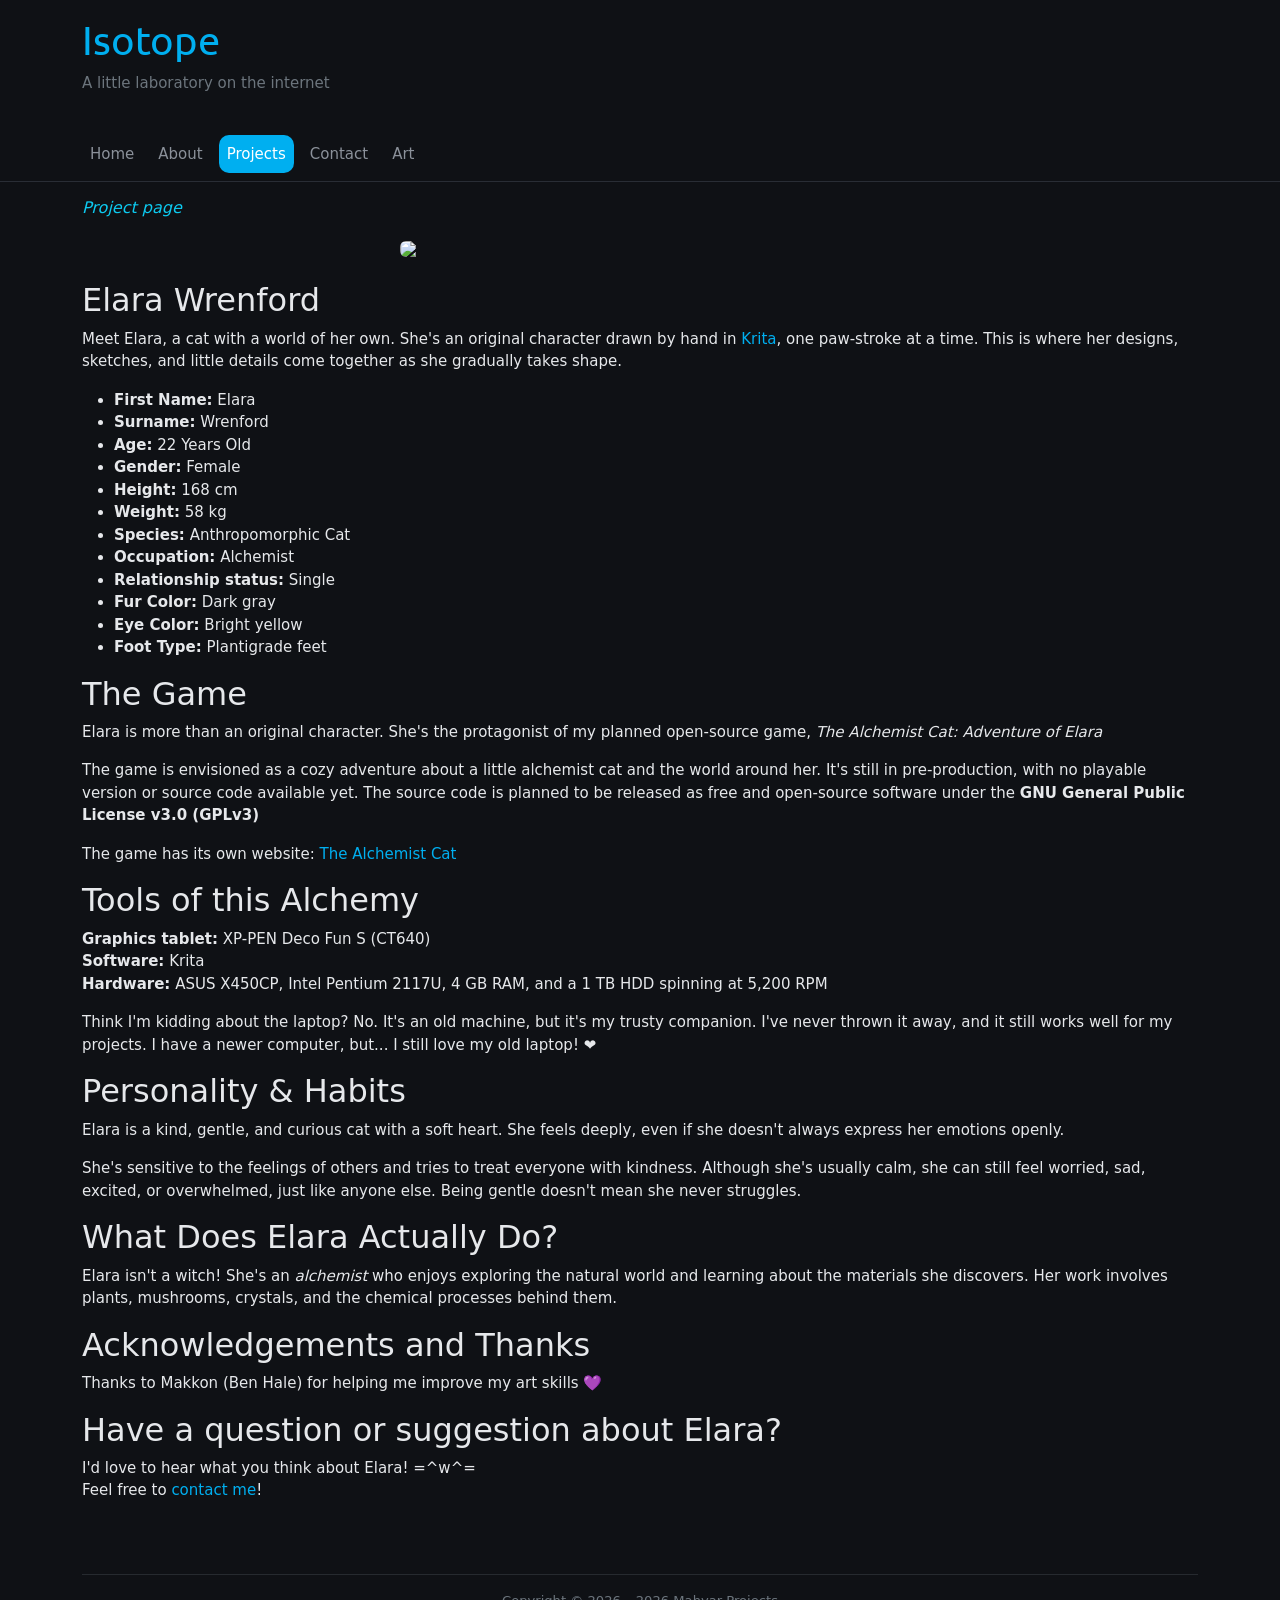
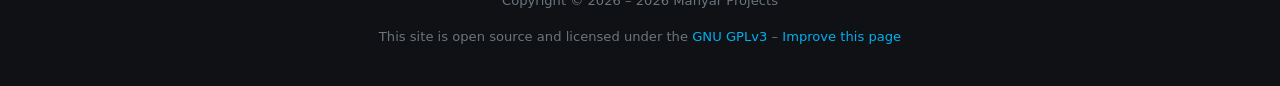
==== pages/001-elara.html @ 28af1116 "Rename 001-elara.html to pages/001-elara.html" ====
<!doctype html>
<html lang="en">
    <head>
        <meta charset="UTF-8" />
        <meta name="viewport" content="width=device-width,initial-scale=1" />

        <!-- My analytics system! =^.^= -->
        <script data-goatcounter="https://mahyar132.goatcounter.com/count" async src="//gc.zgo.at/count.js"></script>

        <!-- The CSS Mafia -->
        <link rel="stylesheet" href="../css/bootstrap.css" />
        <link rel="stylesheet" href="../css/custom.css" />
        <link rel="stylesheet" href="../css/pics.custom.css" />

        <title>Projects - Elara</title>
    </head>

    <body>
        <header class="container py-3">
            <h1 class="Ubuntu logo">Isotope</h1>
            <p class="text-secondary">A little laboratory on the internet</p>
        </header>

        <nav class="navbar navbar-expand navbar-dark bg-dark sticky-top border-bottom custom-navbar">
            <div class="container">
                <ul class="navbar-nav nav-pills flex-row flex-nowrap gap-2 overflow-auto">
                    <li class="nav-item">
                        <a class="nav-link" href="https://mahyar132.github.io/">Home</a>
                    </li>
                    <li class="nav-item">
                        <a class="nav-link" href="https://mahyar132.github.io/about/">About</a>
                    </li>
                    <li class="nav-item">
                        <a class="nav-link active" href="https://mahyar132.github.io/projects/">Projects</a>
                    </li>
                    <li class="nav-item">
                        <a class="nav-link" href="https://mahyar132.github.io/contact/">Contact</a>
                    </li>
                    <li class="nav-item">
                        <a class="nav-link" href="https://mahyar132.github.io/art/">Art</a>
                    </li>
                </ul>
            </div>
        </nav>

        <main class="container py-3">
            <h6 class="text-info mb-4"><em>Project page</em></h6>

            <!-- My girl, Elara! =^w^= -->
            <a href="../images/Elara_2026-10-20-2.png">
                <img src="../images/Elara_2026-10-20-2.png" class="rounded" />
            </a>

            <h2>Elara Wrenford</h2>

            <p>
                Meet Elara, a cat with a world of her own. She's an original character drawn by hand in
                <a href="https://krita.org/en/">Krita</a>, one paw-stroke at a time. This is where her designs,
                sketches, and little details come together as she gradually takes shape.
            </p>

            <ul>
                <li><strong>First Name:</strong> Elara</li>
                <li><strong>Surname:</strong> Wrenford</li>
                <li><strong>Age:</strong> 22 Years Old</li>
                <li><strong>Gender:</strong> Female</li>
                <li><strong>Height:</strong> 168 cm</li>
                <li><strong>Weight:</strong> 58 kg</li>
                <li><strong>Species:</strong> Anthropomorphic Cat</li>
                <li><strong>Occupation:</strong> Alchemist</li>
                <li><strong>Relationship status:</strong> Single</li>
                <li><strong>Fur Color:</strong> Dark gray</li>
                <li><strong>Eye Color:</strong> Bright yellow</li>
                <li><strong>Foot Type:</strong> Plantigrade feet</li>
            </ul>

            <h2>The Game</h2>

            <p>
                Elara is more than an original character. She's the protagonist of my planned open-source game,
                <em>The Alchemist Cat: Adventure of Elara</em>
            </p>

            <p>
                The game is envisioned as a cozy adventure about a little alchemist cat and the world around her. It's
                still in pre-production, with no playable version or source code available yet. The source code is
                planned to be released as free and open-source software under the
                <strong>GNU General Public License v3.0 (GPLv3)</strong>
            </p>

            <p>The game has its own website: <a href="https://alchemistcat.github.io/">The Alchemist Cat</a></p>

            <h2>Tools of this Alchemy</h2>

            <p>
                <strong>Graphics tablet:</strong> XP-PEN Deco Fun S (CT640)<br />
                <strong>Software:</strong> Krita<br />
                <strong>Hardware:</strong> ASUS X450CP, Intel Pentium 2117U, 4 GB RAM, and a 1 TB HDD spinning at 5,200
                RPM
            </p>

            <p>
                Think I'm kidding about the laptop? No. It's an old machine, but it's my trusty companion. I've never
                thrown it away, and it still works well for my projects. I have a newer computer, but... I still love my
                old laptop! ❤️
            </p>

            <h2>Personality & Habits</h2>

            <p>
                Elara is a kind, gentle, and curious cat with a soft heart. She feels deeply, even if she doesn't always
                express her emotions openly.
            </p>

            <p>
                She's sensitive to the feelings of others and tries to treat everyone with kindness. Although she's
                usually calm, she can still feel worried, sad, excited, or overwhelmed, just like anyone else. Being
                gentle doesn't mean she never struggles.
            </p>

            <h2>What Does Elara Actually Do?</h2>

            <p>
                Elara isn't a witch! She's an
                <em>alchemist</em> who enjoys exploring the natural world and learning about the materials she
                discovers. Her work involves plants, mushrooms, crystals, and the chemical processes behind them.
            </p>

            <h2>Acknowledgements and Thanks</h2>

            <p>Thanks to Makkon (Ben Hale) for helping me improve my art skills 💜</p>
			
            <h2>Have a question or suggestion about Elara?</h2>

            <p>
                I'd love to hear what you think about Elara! =^w^=<br />
                Feel free to <a href="/contact/">contact me</a>!
            </p>
        </main>

        <footer class="container text-center py-4 text-secondary small">
            <hr />

            <!-- A little JavaScript trick to keep the copyright year up to date -->
            <p>
                Copyright © 2026 –
                <script>
                    document.write(new Date().getFullYear());
                </script>
                Mahyar Projects
            </p>

            <p>
                This site is open source and licensed under the
                <a href="https://www.gnu.org/licenses/gpl-3.0.html">GNU GPLv3</a> –
                <a href="https://github.com/Mahyar132/projects/pages">Improve this page</a><br />
            </p>
        </footer>
    </body>
</html>
---- css/custom.css ----
/* Mahyar's simple custom css =^.^= */

:root {
    --bg: #0f1115;
    --text: #e6e8eb;
    --dim: #8b919a;
    --accent: #00aff0;
    --line: #292d35;

    --mono: Consolas, "Courier New", monospace;
    --times: "Times New Roman", Times, serif;

    --font-size: 15px;
    --font-small: 12px;

    --content-width: 1000px;
    --page-padding: 24px;
}

@font-face {
    font-family: "Ubuntu";
    src: url("../font/Ubuntu-Regular.ttf") format("truetype");
    font-weight: 400;
    font-style: normal;
    font-display: swap;
}

.Ubuntu {
    font-family: "Ubuntu", sans-serif;
}

* {
    box-sizing: border-box;
}

body {
    margin: 0;
    background-color: var(--bg);
    color: var(--text);
    font-size: var(--font-size);
    line-height: 1.5;
}

header,
main,
footer {
    max-width: var(--content-width);
    margin-inline: auto;
}

.logo {
    color: var(--accent);
    font-family: "Ubuntu", sans-serif;
}

.tagline {
    color: var(--dim);
}

.custom-border {
    border: 1px solid var(--line);
}

.custom-navbar {
    background-color: var(--bg) !important;
    color: var(--text);
    border-color: var(--line) !important;
}

a:not(.custom-navbar a),
a:not(.custom-navbar a):visited {
    color: var(--accent);
    text-decoration: none;
}

.label {
    color: var(--dim);
    font: 19px var(--times);
}

footer {
    padding: 32px var(--page-padding) 48px;
    color: var(--dim);
    font-size: var(--font-small);
    line-height: 1.5;
}

footer p,
footer a {
    font-size: inherit;
}

@media (max-width: 480px) {
    footer {
        padding-top: 26px;
        padding-bottom: 32px;
    }

    .label {
        font-size: 17px;
    }
}

nav ul::-webkit-scrollbar {
    display: none;
}

nav a {
    display: block;
    border-radius: 10px;
    white-space: nowrap;
}

nav a.active {
    background: var(--accent);
    border-color: var(--accent);
    color: #fff;
}

nav a.active:visited {
    color: #fff;
}

nav ul::-webkit-scrollbar {
    display: none;
}

.nav-pills .nav-link {
    display: block;
    color: var(--dim);
    border-radius: 10px;
    white-space: nowrap;
}

.nav-pills .nav-link:hover {
    color: var(--text);
    background-color: var(--line);
}

.nav-pills .nav-link.active,
.nav-pills .show > .nav-link {
    color: #fff;
    background-color: var(--accent);
    border-color: var(--accent);
}
---- css/pics.custom.css ----
main img {
    display: block;
    width: 100%;
    max-width: 500px;
    height: auto;
    margin: 1.5rem auto;
    object-fit: contain;
}

main > a > img {
    display: block;
    width: 100%;
    max-width: 480px;
    height: auto;
    margin-bottom: 1.5rem;
}
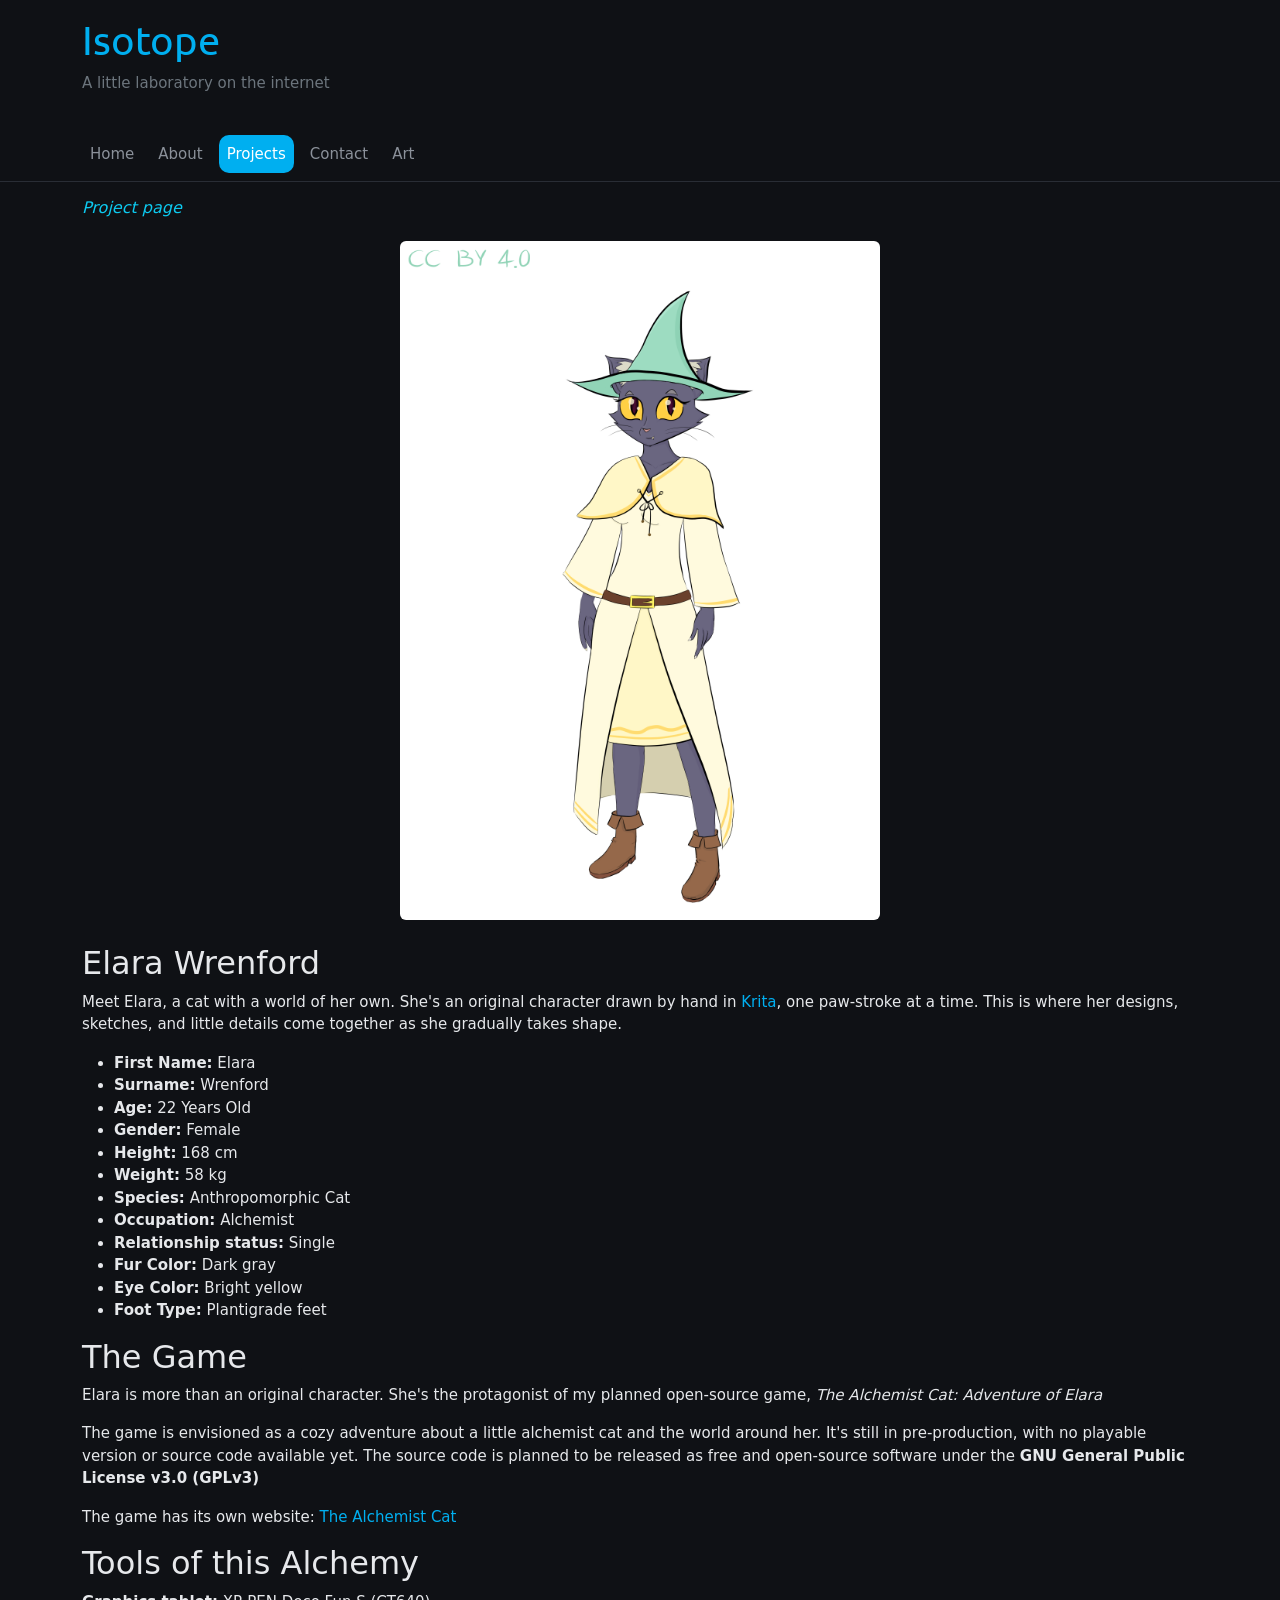
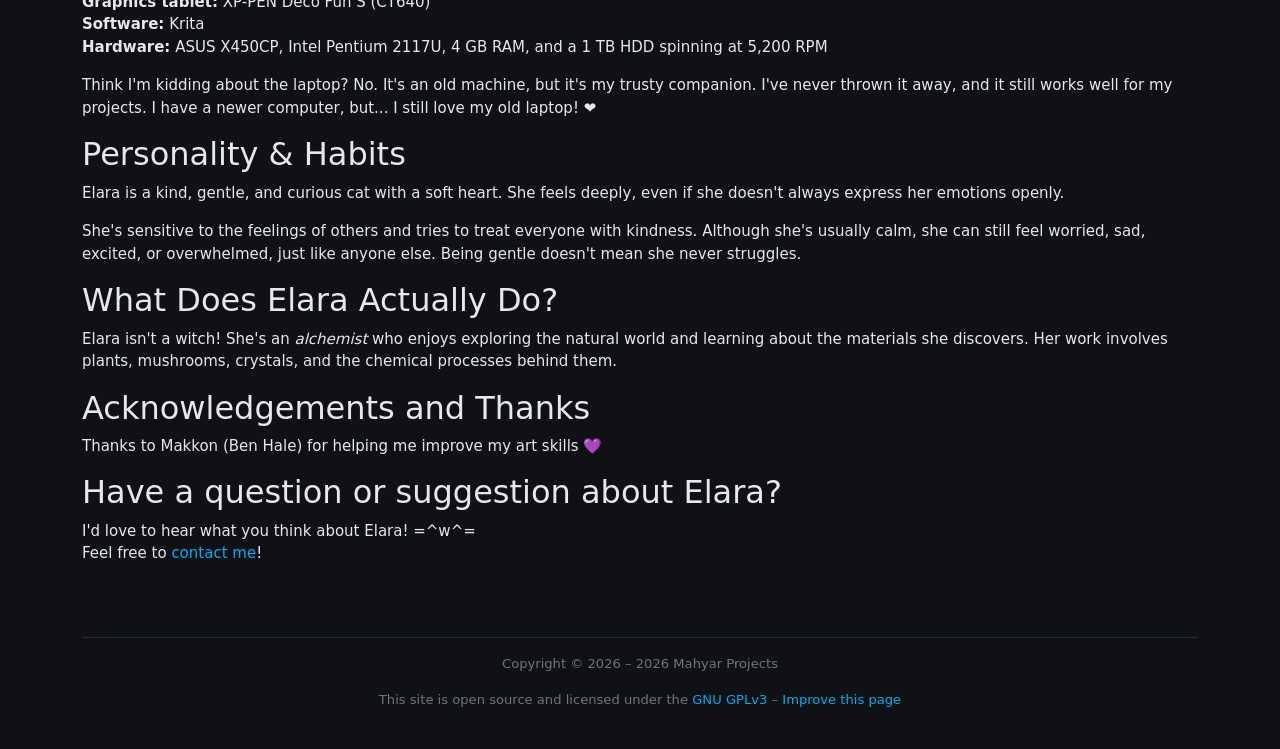
==== commit 1d24047f: "Update 001-elara.html" ====
--- a/pages/001-elara.html
+++ b/pages/001-elara.html
@@ -47,8 +47,8 @@
             <h6 class="text-info mb-4"><em>Project page</em></h6>
 
             <!-- My girl, Elara! =^w^= -->
-            <a href="../images/Elara_2026-10-20-2.png">
-                <img src="../images/Elara_2026-10-20-2.png" class="rounded" />
+            <a href="../Images/Elara_2026-10-20-2.png">
+                <img src="../Images/Elara_2026-10-20-2.png" class="rounded" />
             </a>
 
             <h2>Elara Wrenford</h2>
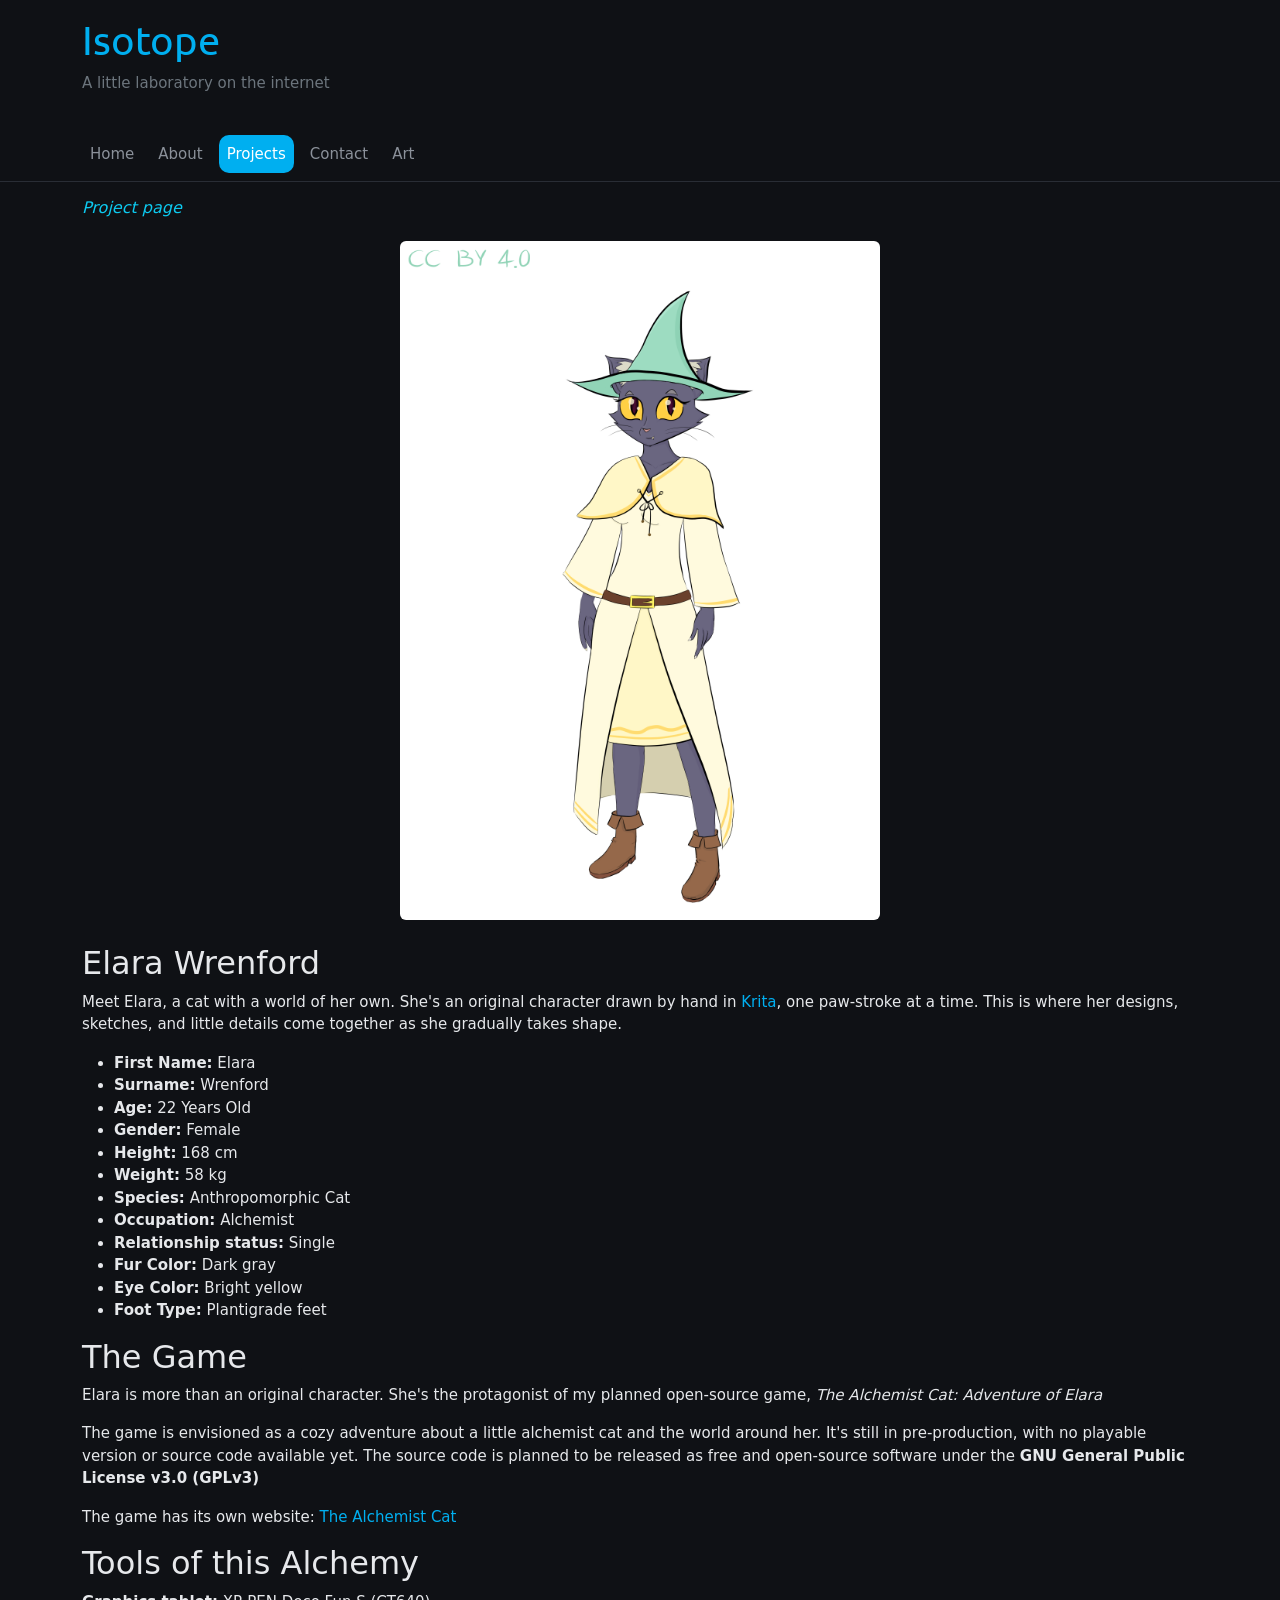
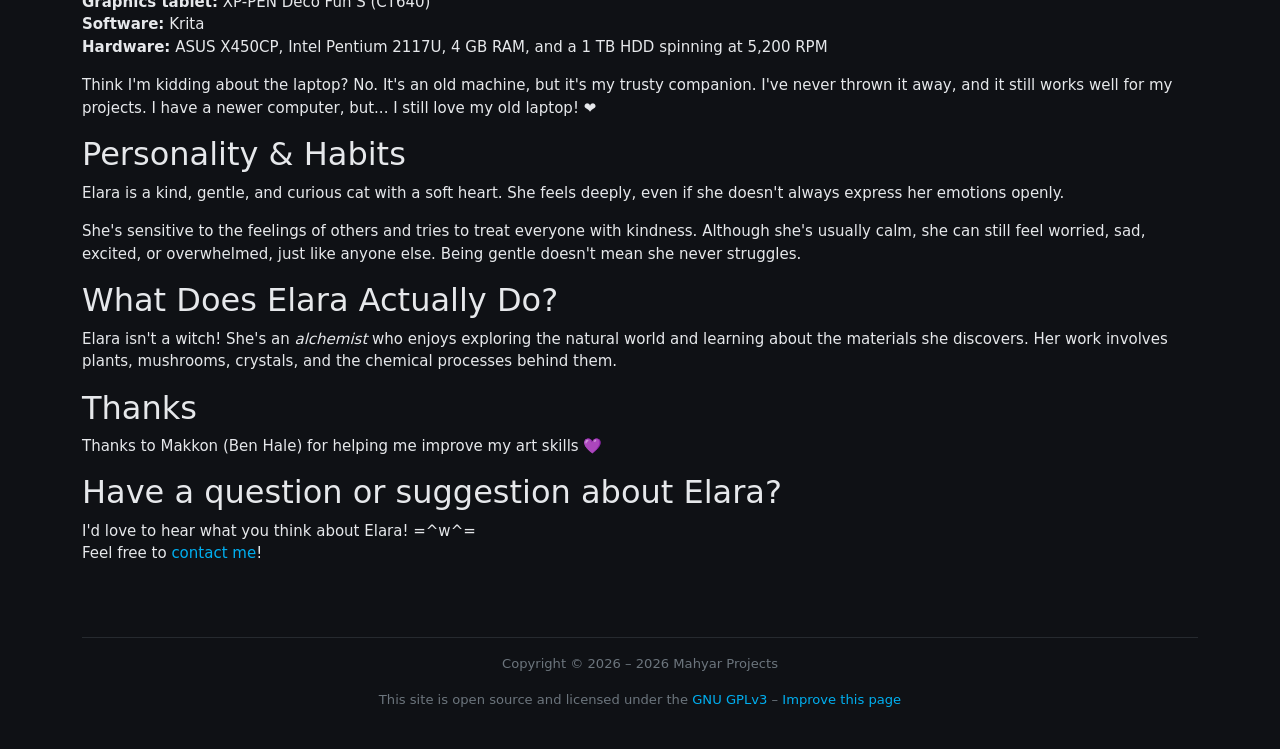
==== commit 51e0b0ad: "Update 001-elara.html" ====
--- a/pages/001-elara.html
+++ b/pages/001-elara.html
@@ -126,7 +126,7 @@
                 discovers. Her work involves plants, mushrooms, crystals, and the chemical processes behind them.
             </p>
 
-            <h2>Acknowledgements and Thanks</h2>
+            <h2>Thanks</h2>
 
             <p>Thanks to Makkon (Ben Hale) for helping me improve my art skills 💜</p>
 			
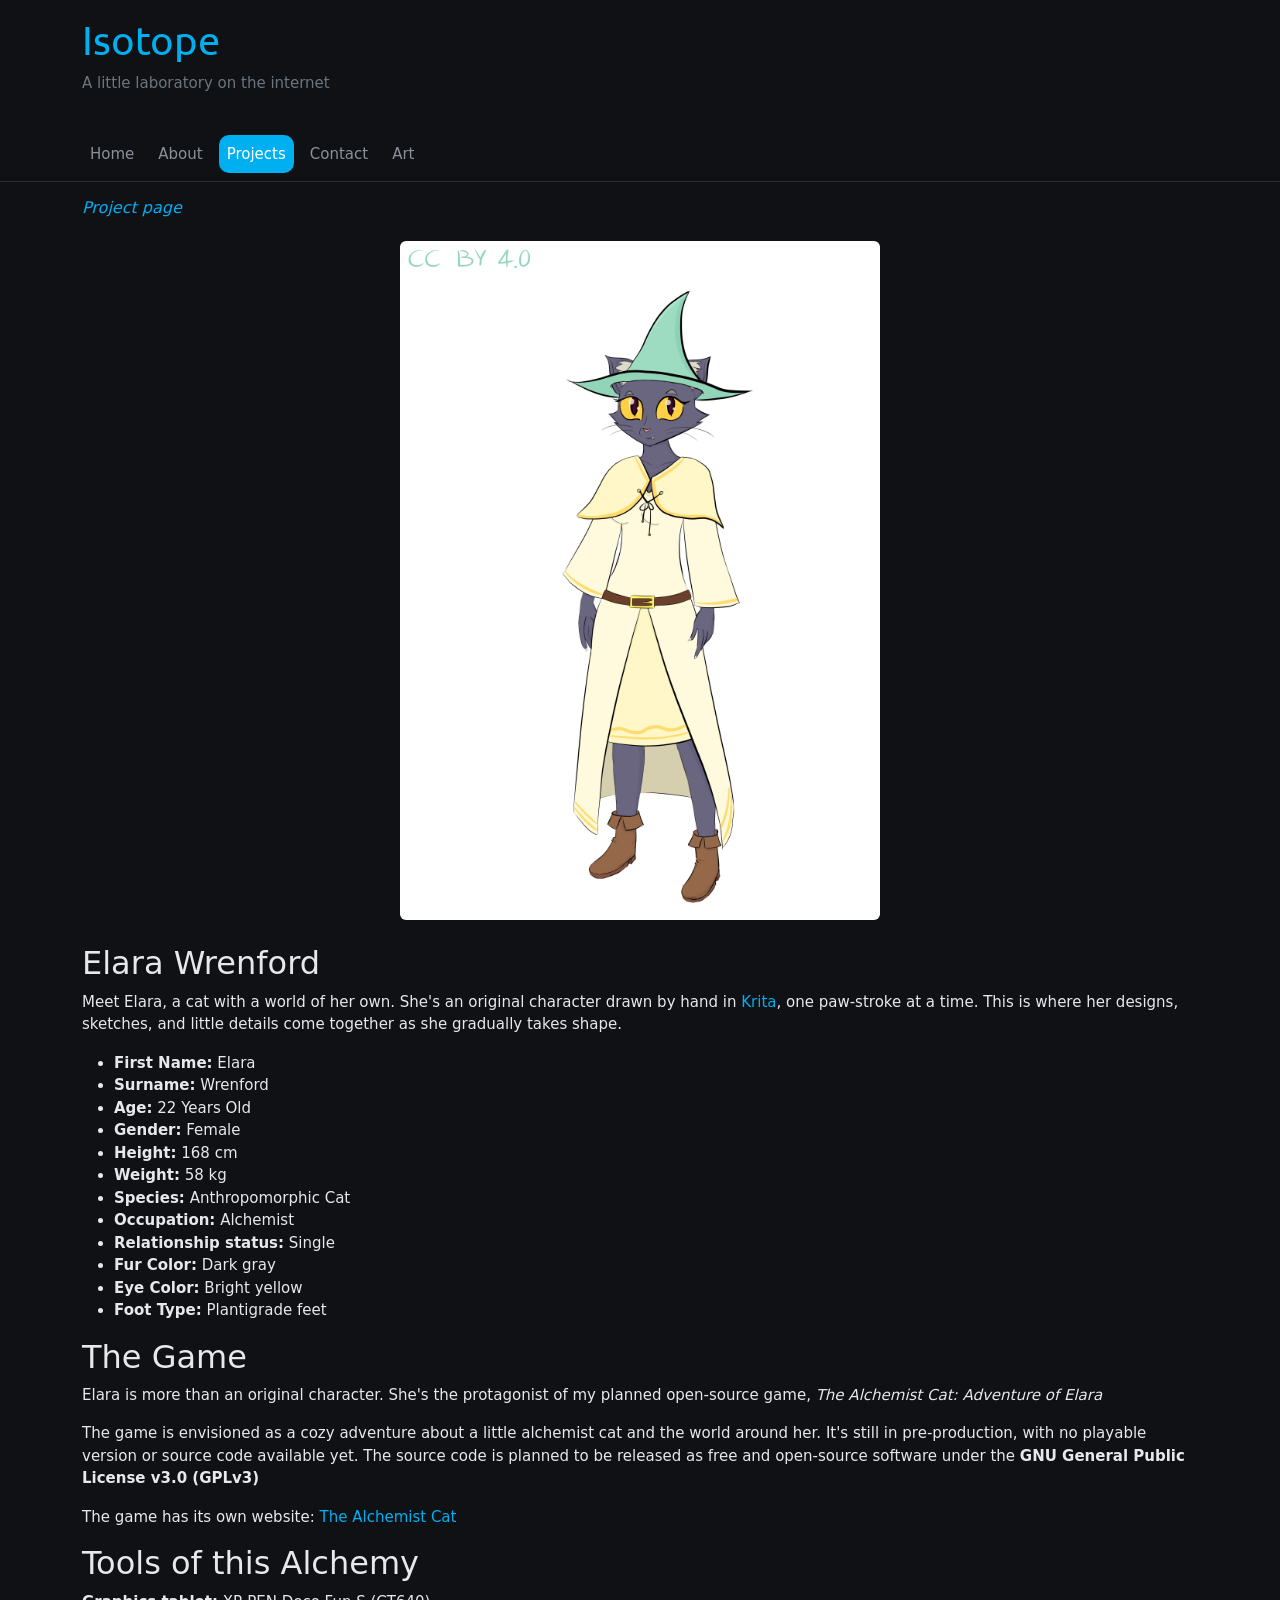
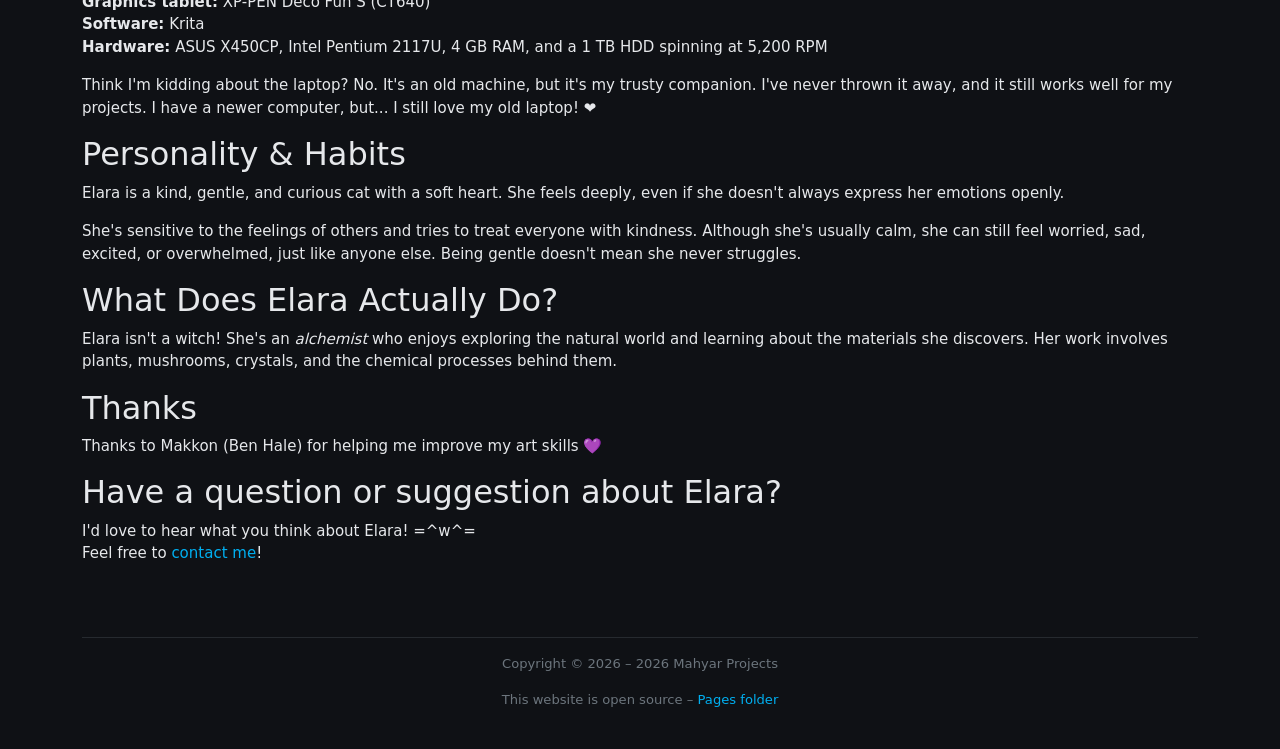
==== commit 736cec89: "Update 001-elara.html" ====
--- a/pages/001-elara.html
+++ b/pages/001-elara.html
@@ -129,7 +129,7 @@
             <h2>Thanks</h2>
 
             <p>Thanks to Makkon (Ben Hale) for helping me improve my art skills 💜</p>
-			
+
             <h2>Have a question or suggestion about Elara?</h2>
 
             <p>
@@ -144,16 +144,14 @@
             <!-- A little JavaScript trick to keep the copyright year up to date -->
             <p>
                 Copyright © 2026 –
-                <script>
-                    document.write(new Date().getFullYear());
-                </script>
+                <span id="year"></span>
+                <script src="../footer.js" defer></script>
                 Mahyar Projects
             </p>
 
             <p>
-                This site is open source and licensed under the
-                <a href="https://www.gnu.org/licenses/gpl-3.0.html">GNU GPLv3</a> –
-                <a href="https://github.com/Mahyar132/projects/pages">Improve this page</a><br />
+                This website is open source –
+                <a href="https://github.com/Mahyar132/projects/pages">Pages folder</a><br />
             </p>
         </footer>
     </body>
--- a/css/custom.css
+++ b/css/custom.css
@@ -1,4 +1,9 @@
-/* Mahyar's simple custom css =^.^= */
+/*
+Mahyar's simple custom css =^.^=
+
+This file is dedicated to the public domain.
+No rights reserved. ❤️
+*/
 
 :root {
     --bg: #0f1115;
@@ -143,3 +148,7 @@
     background-color: var(--accent);
     border-color: var(--accent);
 }
+
+.text-info {
+    color: #00aff0 !important;
+}
--- a/css/pics.custom.css
+++ b/css/pics.custom.css
@@ -1,3 +1,8 @@
+/*
+This file is dedicated to the public domain.
+No rights reserved. ❤️
+*/
+
 main img {
     display: block;
     width: 100%;
@@ -13,4 +18,4 @@
     max-width: 480px;
     height: auto;
     margin-bottom: 1.5rem;
-}+}
